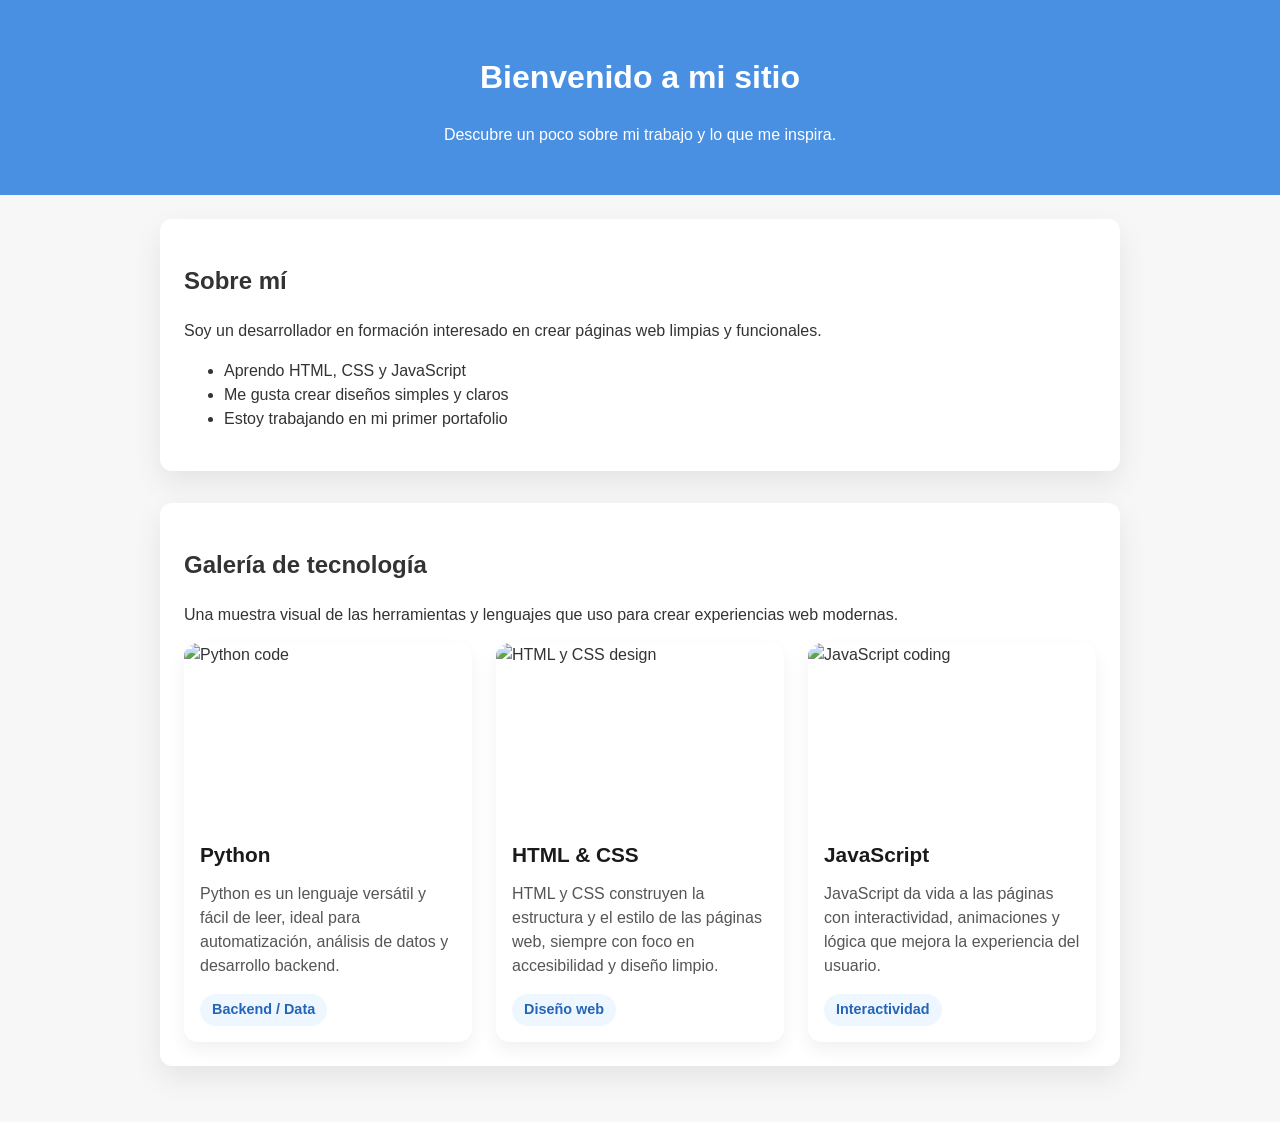
==== index.html @ 786efb48 "agregando un nuevo archivo" ====
<!DOCTYPE html>
<html lang="en">
<head>
    <meta charset="UTF-8">
    <meta name="viewport" content="width=device-width, initial-scale=1.0">
    <title>Galería de Tecnología</title>
    <style>
        body {
            font-family: Arial, sans-serif;
            margin: 0;
            padding: 0;
            background: #f7f7f7;
            color: #333;
            line-height: 1.5;
        }

        header {
            background: #4a90e2;
            color: white;
            padding: 2rem 1rem;
            text-align: center;
        }

        main {
            max-width: 960px;
            margin: 0 auto;
            padding: 1.5rem;
        }

        section {
            margin-bottom: 2rem;
            background: #ffffff;
            border-radius: 12px;
            box-shadow: 0 12px 30px rgba(0,0,0,0.08);
            padding: 1.5rem;
        }

        .galeria {
            display: grid;
            grid-template-columns: repeat(auto-fit, minmax(250px, 1fr));
            gap: 1.5rem;
            margin-top: 1rem;
        }

        .tarjeta {
            display: flex;
            flex-direction: column;
            border-radius: 14px;
            overflow: hidden;
            background: #ffffff;
            transition: transform 0.25s ease, box-shadow 0.25s ease;
            box-shadow: 0 8px 18px rgba(0,0,0,0.06);
        }

        .tarjeta:hover {
            transform: translateY(-6px);
            box-shadow: 0 16px 30px rgba(0,0,0,0.12);
        }

        .tarjeta img {
            width: 100%;
            height: 180px;
            object-fit: cover;
        }

        .tarjeta-contenido {
            padding: 1rem;
        }

        .tarjeta h2 {
            margin-top: 0;
            margin-bottom: 0.75rem;
            font-size: 1.3rem;
            color: #1a1a1a;
        }

        .tarjeta p {
            margin: 0;
            color: #555;
        }

        .etiqueta {
            display: inline-block;
            margin-top: 1rem;
            padding: 0.35rem 0.75rem;
            border-radius: 999px;
            background: #eef6ff;
            color: #2465b7;
            font-size: 0.9rem;
            font-weight: 600;
        }
    </style>
</head>
<body>
    <header>
        <h1>Bienvenido a mi sitio</h1>
        <p>Descubre un poco sobre mi trabajo y lo que me inspira.</p>
    </header>

    <main>
        <section id="sobre-mi">
            <h1>Sobre mí</h1>
            <p>Soy un desarrollador en formación interesado en crear páginas web limpias y funcionales.</p>
            <ul>
                <li>Aprendo HTML, CSS y JavaScript</li>
                <li>Me gusta crear diseños simples y claros</li>
                <li>Estoy trabajando en mi primer portafolio</li>
            </ul>
        </section>

        <section id="galeria-fotografica">
            <h1>Galería de tecnología</h1>
            <p>Una muestra visual de las herramientas y lenguajes que uso para crear experiencias web modernas.</p>
            <div class="galeria">
                <article class="tarjeta">
                    <img src="https://images.unsplash.com/photo-1518770660439-4636190af475?auto=format&fit=crop&w=800&q=80" alt="Python code">
                    <div class="tarjeta-contenido">
                        <h2>Python</h2>
                        <p>Python es un lenguaje versátil y fácil de leer, ideal para automatización, análisis de datos y desarrollo backend.</p>
                        <span class="etiqueta">Backend / Data</span>
                    </div>
                </article>

                <article class="tarjeta">
                    <img src="https://images.unsplash.com/photo-1523473827532-0c8b2f9a76d5?auto=format&fit=crop&w=800&q=80" alt="HTML y CSS design">
                    <div class="tarjeta-contenido">
                        <h2>HTML & CSS</h2>
                        <p>HTML y CSS construyen la estructura y el estilo de las páginas web, siempre con foco en accesibilidad y diseño limpio.</p>
                        <span class="etiqueta">Diseño web</span>
                    </div>
                </article>

                <article class="tarjeta">
                    <img src="https://images.unsplash.com/photo-1517430816045-df4b7de11d1a?auto=format&fit=crop&w=800&q=80" alt="JavaScript coding">
                    <div class="tarjeta-contenido">
                        <h2>JavaScript</h2>
                        <p>JavaScript da vida a las páginas con interactividad, animaciones y lógica que mejora la experiencia del usuario.</p>
                        <span class="etiqueta">Interactividad</span>
                    </div>
                </article>
            </div>
        </section>
    </main>
</body>
</html>
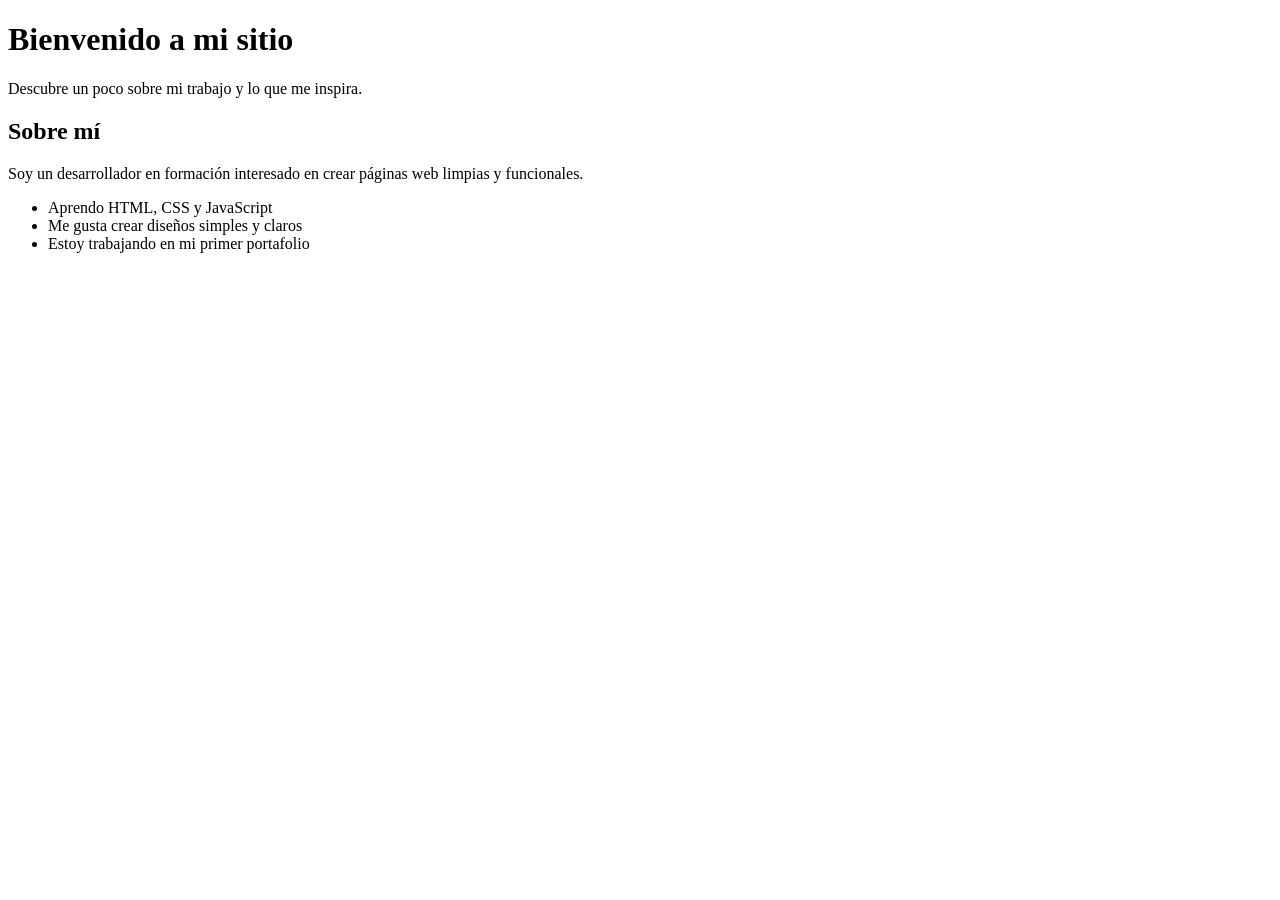
==== commit c4abbd2e: "Primer commit" ====
--- a/index.html
+++ b/index.html
@@ -3,93 +3,7 @@
 <head>
     <meta charset="UTF-8">
     <meta name="viewport" content="width=device-width, initial-scale=1.0">
-    <title>Galería de Tecnología</title>
-    <style>
-        body {
-            font-family: Arial, sans-serif;
-            margin: 0;
-            padding: 0;
-            background: #f7f7f7;
-            color: #333;
-            line-height: 1.5;
-        }
-
-        header {
-            background: #4a90e2;
-            color: white;
-            padding: 2rem 1rem;
-            text-align: center;
-        }
-
-        main {
-            max-width: 960px;
-            margin: 0 auto;
-            padding: 1.5rem;
-        }
-
-        section {
-            margin-bottom: 2rem;
-            background: #ffffff;
-            border-radius: 12px;
-            box-shadow: 0 12px 30px rgba(0,0,0,0.08);
-            padding: 1.5rem;
-        }
-
-        .galeria {
-            display: grid;
-            grid-template-columns: repeat(auto-fit, minmax(250px, 1fr));
-            gap: 1.5rem;
-            margin-top: 1rem;
-        }
-
-        .tarjeta {
-            display: flex;
-            flex-direction: column;
-            border-radius: 14px;
-            overflow: hidden;
-            background: #ffffff;
-            transition: transform 0.25s ease, box-shadow 0.25s ease;
-            box-shadow: 0 8px 18px rgba(0,0,0,0.06);
-        }
-
-        .tarjeta:hover {
-            transform: translateY(-6px);
-            box-shadow: 0 16px 30px rgba(0,0,0,0.12);
-        }
-
-        .tarjeta img {
-            width: 100%;
-            height: 180px;
-            object-fit: cover;
-        }
-
-        .tarjeta-contenido {
-            padding: 1rem;
-        }
-
-        .tarjeta h2 {
-            margin-top: 0;
-            margin-bottom: 0.75rem;
-            font-size: 1.3rem;
-            color: #1a1a1a;
-        }
-
-        .tarjeta p {
-            margin: 0;
-            color: #555;
-        }
-
-        .etiqueta {
-            display: inline-block;
-            margin-top: 1rem;
-            padding: 0.35rem 0.75rem;
-            border-radius: 999px;
-            background: #eef6ff;
-            color: #2465b7;
-            font-size: 0.9rem;
-            font-weight: 600;
-        }
-    </style>
+    <title>Document</title>
 </head>
 <body>
     <header>
@@ -97,49 +11,14 @@
         <p>Descubre un poco sobre mi trabajo y lo que me inspira.</p>
     </header>
 
-    <main>
-        <section id="sobre-mi">
-            <h1>Sobre mí</h1>
-            <p>Soy un desarrollador en formación interesado en crear páginas web limpias y funcionales.</p>
-            <ul>
-                <li>Aprendo HTML, CSS y JavaScript</li>
-                <li>Me gusta crear diseños simples y claros</li>
-                <li>Estoy trabajando en mi primer portafolio</li>
-            </ul>
-        </section>
-
-        <section id="galeria-fotografica">
-            <h1>Galería de tecnología</h1>
-            <p>Una muestra visual de las herramientas y lenguajes que uso para crear experiencias web modernas.</p>
-            <div class="galeria">
-                <article class="tarjeta">
-                    <img src="https://images.unsplash.com/photo-1518770660439-4636190af475?auto=format&fit=crop&w=800&q=80" alt="Python code">
-                    <div class="tarjeta-contenido">
-                        <h2>Python</h2>
-                        <p>Python es un lenguaje versátil y fácil de leer, ideal para automatización, análisis de datos y desarrollo backend.</p>
-                        <span class="etiqueta">Backend / Data</span>
-                    </div>
-                </article>
-
-                <article class="tarjeta">
-                    <img src="https://images.unsplash.com/photo-1523473827532-0c8b2f9a76d5?auto=format&fit=crop&w=800&q=80" alt="HTML y CSS design">
-                    <div class="tarjeta-contenido">
-                        <h2>HTML & CSS</h2>
-                        <p>HTML y CSS construyen la estructura y el estilo de las páginas web, siempre con foco en accesibilidad y diseño limpio.</p>
-                        <span class="etiqueta">Diseño web</span>
-                    </div>
-                </article>
-
-                <article class="tarjeta">
-                    <img src="https://images.unsplash.com/photo-1517430816045-df4b7de11d1a?auto=format&fit=crop&w=800&q=80" alt="JavaScript coding">
-                    <div class="tarjeta-contenido">
-                        <h2>JavaScript</h2>
-                        <p>JavaScript da vida a las páginas con interactividad, animaciones y lógica que mejora la experiencia del usuario.</p>
-                        <span class="etiqueta">Interactividad</span>
-                    </div>
-                </article>
-            </div>
-        </section>
-    </main>
+    <section id="sobre-mi">
+        <h1>Sobre mí</h1>
+        <p>Soy un desarrollador en formación interesado en crear páginas web limpias y funcionales.</p>
+        <ul>
+            <li>Aprendo HTML, CSS y JavaScript</li>
+            <li>Me gusta crear diseños simples y claros</li>
+            <li>Estoy trabajando en mi primer portafolio</li>
+        </ul>
+    </section>
 </body>
 </html>
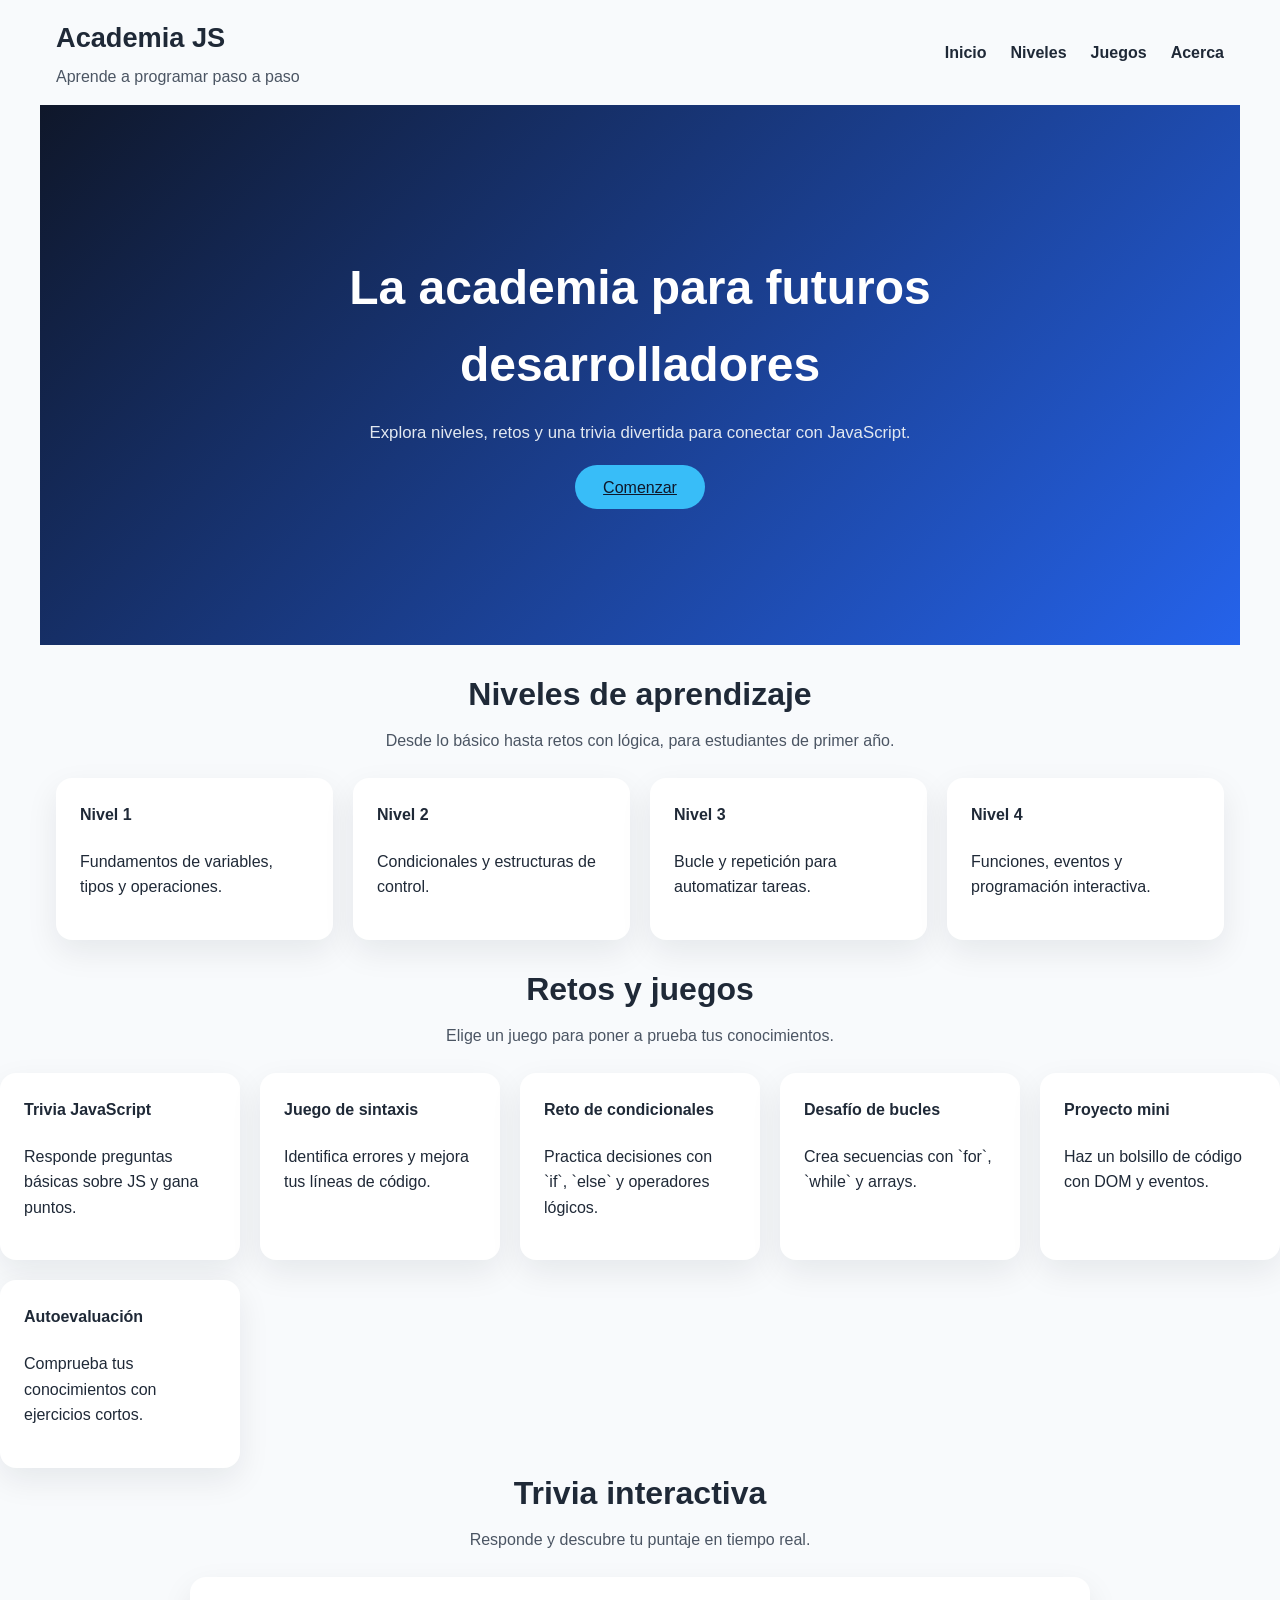
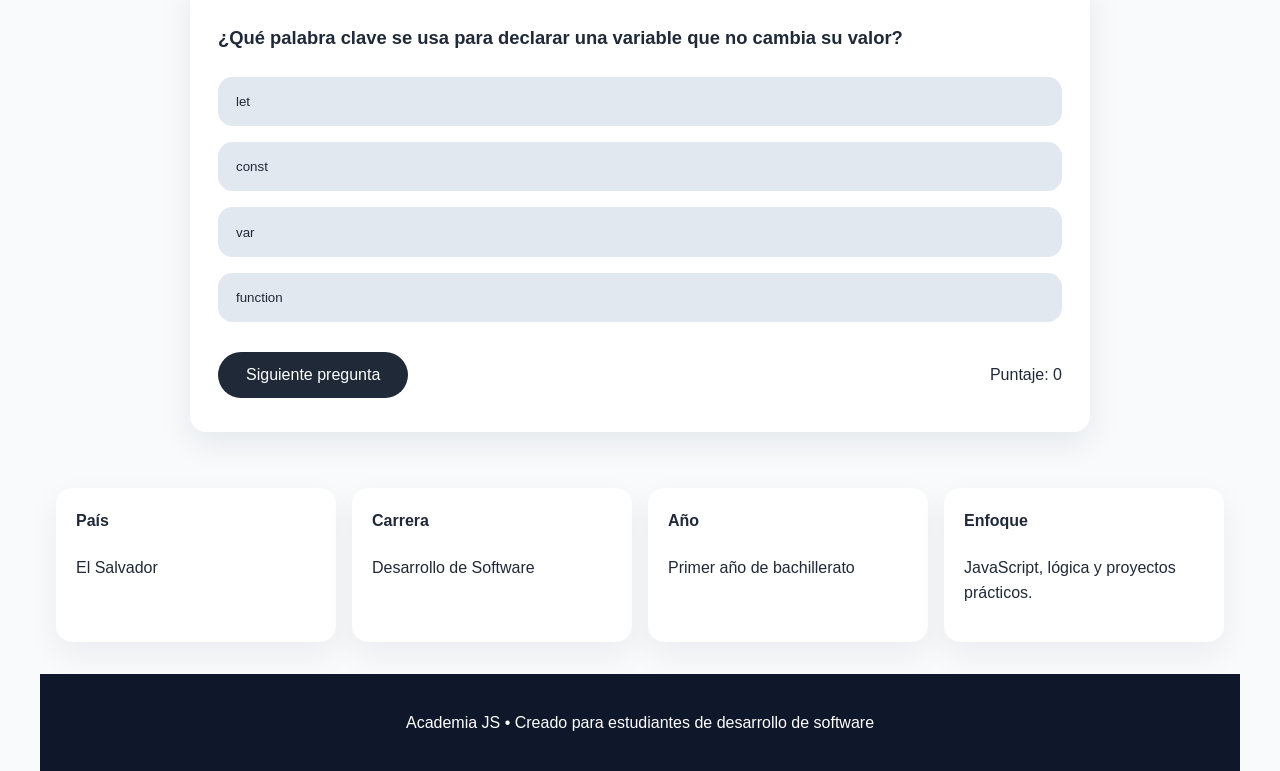
==== commit 418b8281: "Deploy tarea2 site to gh-pages branch" ====
--- a/index.html
+++ b/index.html
@@ -1,24 +1,131 @@
 <!DOCTYPE html>
-<html lang="en">
+<html lang="es">
 <head>
-    <meta charset="UTF-8">
-    <meta name="viewport" content="width=device-width, initial-scale=1.0">
-    <title>Document</title>
+  <meta charset="UTF-8" />
+  <meta name="viewport" content="width=device-width, initial-scale=1.0" />
+  <title>Academia JS - Primer Año</title>
+  <link rel="stylesheet" href="styles.css" />
 </head>
 <body>
-    <header>
-        <h1>Bienvenido a mi sitio</h1>
-        <p>Descubre un poco sobre mi trabajo y lo que me inspira.</p>
-    </header>
+  <header class="site-header">
+    <div class="brand">
+      <h1>Academia JS</h1>
+      <p>Aprende a programar paso a paso</p>
+    </div>
+    <nav class="main-nav">
+      <a href="#hero">Inicio</a>
+      <a href="#niveles">Niveles</a>
+      <a href="#galeria">Juegos</a>
+      <a href="#info">Acerca</a>
+    </nav>
+  </header>
 
-    <section id="sobre-mi">
-        <h1>Sobre mí</h1>
-        <p>Soy un desarrollador en formación interesado en crear páginas web limpias y funcionales.</p>
-        <ul>
-            <li>Aprendo HTML, CSS y JavaScript</li>
-            <li>Me gusta crear diseños simples y claros</li>
-            <li>Estoy trabajando en mi primer portafolio</li>
-        </ul>
-    </section>
+  <section id="hero" class="hero-banner">
+    <div class="hero-content">
+      <h2>La academia para futuros desarrolladores</h2>
+      <p>Explora niveles, retos y una trivia divertida para conectar con JavaScript.</p>
+      <a class="btn-primary" href="#galeria">Comenzar</a>
+    </div>
+  </section>
+
+  <section id="niveles" class="section niveles-section">
+    <div class="section-heading">
+      <h3>Niveles de aprendizaje</h3>
+      <p>Desde lo básico hasta retos con lógica, para estudiantes de primer año.</p>
+    </div>
+    <div class="level-cards">
+      <article class="level-card">
+        <h4>Nivel 1</h4>
+        <p>Fundamentos de variables, tipos y operaciones.</p>
+      </article>
+      <article class="level-card">
+        <h4>Nivel 2</h4>
+        <p>Condicionales y estructuras de control.</p>
+      </article>
+      <article class="level-card">
+        <h4>Nivel 3</h4>
+        <p>Bucle y repetición para automatizar tareas.</p>
+      </article>
+      <article class="level-card">
+        <h4>Nivel 4</h4>
+        <p>Funciones, eventos y programación interactiva.</p>
+      </article>
+    </div>
+  </section>
+
+  <section id="galeria" class="gallery-section">
+    <div class="section-heading">
+      <h3>Retos y juegos</h3>
+      <p>Elige un juego para poner a prueba tus conocimientos.</p>
+    </div>
+    <div class="gallery-grid">
+      <article class="card">
+        <h4>Trivia JavaScript</h4>
+        <p>Responde preguntas básicas sobre JS y gana puntos.</p>
+      </article>
+      <article class="card">
+        <h4>Juego de sintaxis</h4>
+        <p>Identifica errores y mejora tus líneas de código.</p>
+      </article>
+      <article class="card">
+        <h4>Reto de condicionales</h4>
+        <p>Practica decisiones con `if`, `else` y operadores lógicos.</p>
+      </article>
+      <article class="card">
+        <h4>Desafío de bucles</h4>
+        <p>Crea secuencias con `for`, `while` y arrays.</p>
+      </article>
+      <article class="card">
+        <h4>Proyecto mini</h4>
+        <p>Haz un bolsillo de código con DOM y eventos.</p>
+      </article>
+      <article class="card">
+        <h4>Autoevaluación</h4>
+        <p>Comprueba tus conocimientos con ejercicios cortos.</p>
+      </article>
+    </div>
+  </section>
+
+  <section class="trivia-section">
+    <div class="section-heading">
+      <h3>Trivia interactiva</h3>
+      <p>Responde y descubre tu puntaje en tiempo real.</p>
+    </div>
+    <div class="trivia-card">
+      <div id="question-area">
+        <p class="question-text"></p>
+      </div>
+      <div id="answers" class="answers-grid"></div>
+      <div class="trivia-footer">
+        <button id="next-btn" class="btn-secondary">Siguiente pregunta</button>
+        <p>Puntaje: <span id="score">0</span></p>
+      </div>
+    </div>
+  </section>
+
+  <section id="info" class="info-section">
+    <div class="info-column">
+      <h4>País</h4>
+      <p>El Salvador</p>
+    </div>
+    <div class="info-column">
+      <h4>Carrera</h4>
+      <p>Desarrollo de Software</p>
+    </div>
+    <div class="info-column">
+      <h4>Año</h4>
+      <p>Primer año de bachillerato</p>
+    </div>
+    <div class="info-column">
+      <h4>Enfoque</h4>
+      <p>JavaScript, lógica y proyectos prácticos.</p>
+    </div>
+  </section>
+
+  <footer class="site-footer">
+    <p>Academia JS • Creado para estudiantes de desarrollo de software</p>
+  </footer>
+
+  <script src="script.js"></script>
 </body>
-</html>+</html>
--- a/styles.css
+++ b/styles.css
@@ -0,0 +1,278 @@
+* {
+  box-sizing: border-box;
+}
+
+:root {
+  font-family: 'Segoe UI', Tahoma, Geneva, Verdana, sans-serif;
+  color: #1f2937;
+  background: #f8fafc;
+  line-height: 1.6;
+}
+
+body {
+  margin: 0;
+}
+
+.site-header,
+.hero-banner,
+.info-section,
+.site-footer,
+.section {
+  width: min(1200px, 100%);
+  margin: 0 auto;
+  padding: 1.5rem 1rem;
+}
+
+.site-header {
+  display: flex;
+  justify-content: space-between;
+  align-items: center;
+  padding-top: 1rem;
+  padding-bottom: 1rem;
+}
+
+.brand h1 {
+  margin: 0;
+  font-size: 1.7rem;
+}
+
+.brand p {
+  margin: 0.25rem 0 0;
+  color: #4b5563;
+}
+
+.main-nav {
+  display: flex;
+  gap: 1.5rem;
+  flex-wrap: wrap;
+}
+
+.main-nav a {
+  text-decoration: none;
+  color: #1f2937;
+  font-weight: 600;
+}
+
+.hero-banner {
+  display: flex;
+  align-items: center;
+  justify-content: center;
+  min-height: 60vh;
+  background: linear-gradient(135deg, #0f172a 0%, #2563eb 100%);
+  color: white;
+  text-align: center;
+  padding: 4rem 1rem;
+}
+
+.hero-content {
+  max-width: 720px;
+}
+
+.hero-content h2 {
+  margin: 0 0 1rem;
+  font-size: clamp(2rem, 4vw, 3rem);
+}
+
+.hero-content p {
+  margin: 0 0 1.75rem;
+  font-size: 1.05rem;
+  color: #e2e8f0;
+}
+
+.btn-primary,
+.btn-secondary {
+  border: none;
+  border-radius: 999px;
+  cursor: pointer;
+  padding: 0.85rem 1.75rem;
+  font-size: 1rem;
+}
+
+.btn-primary {
+  background: #38bdf8;
+  color: #0f172a;
+}
+
+.btn-secondary {
+  background: #1f2937;
+  color: white;
+}
+
+.section-heading {
+  text-align: center;
+  margin-bottom: 1.5rem;
+}
+
+.section-heading h3 {
+  margin: 0;
+  font-size: 2rem;
+}
+
+.section-heading p {
+  margin: 0.5rem auto 0;
+  max-width: 680px;
+  color: #4b5563;
+}
+
+.niveles-section .level-cards {
+  display: flex;
+  gap: 1.25rem;
+  flex-wrap: wrap;
+  justify-content: center;
+}
+
+.level-card {
+  flex: 1 1 220px;
+  min-width: 200px;
+  background: white;
+  border-radius: 1rem;
+  padding: 1.5rem;
+  box-shadow: 0 12px 32px rgba(15, 23, 42, 0.08);
+}
+
+.level-card h4 {
+  margin-top: 0;
+}
+
+.gallery-grid {
+  display: grid;
+  grid-template-columns: repeat(auto-fit, minmax(220px, 1fr));
+  gap: 1.25rem;
+}
+
+.card {
+  background: white;
+  border-radius: 1rem;
+  padding: 1.5rem;
+  box-shadow: 0 12px 32px rgba(15, 23, 42, 0.08);
+}
+
+.card h4 {
+  margin-top: 0;
+}
+
+.trivia-section {
+  padding: 0 1rem 2rem;
+}
+
+.trivia-card {
+  background: white;
+  border-radius: 1rem;
+  padding: 1.75rem;
+  box-shadow: 0 12px 32px rgba(15, 23, 42, 0.08);
+  max-width: 900px;
+  margin: 0 auto;
+}
+
+.question-text {
+  font-size: 1.15rem;
+  font-weight: 600;
+}
+
+.answers-grid {
+  display: grid;
+  gap: 1rem;
+  margin: 1.5rem 0;
+}
+
+.answer-btn {
+  width: 100%;
+  background: #e2e8f0;
+  color: #1f2937;
+  border: 2px solid transparent;
+  border-radius: 0.9rem;
+  padding: 0.95rem 1rem;
+  text-align: left;
+  cursor: pointer;
+  transition: transform 0.2s ease, border-color 0.2s ease;
+}
+
+.answer-btn:hover {
+  transform: translateY(-1px);
+  border-color: #38bdf8;
+}
+
+.answer-btn.correct {
+  background: #bbf7d0;
+  border-color: #22c55e;
+}
+
+.answer-btn.wrong {
+  background: #fecaca;
+  border-color: #ef4444;
+}
+
+.trivia-footer {
+  display: flex;
+  align-items: center;
+  justify-content: space-between;
+  flex-wrap: wrap;
+  gap: 1rem;
+}
+
+.info-section {
+  display: flex;
+  gap: 1rem;
+  flex-wrap: wrap;
+  justify-content: center;
+  padding-bottom: 2rem;
+}
+
+.info-column {
+  flex: 1 1 220px;
+  min-width: 220px;
+  padding: 1.25rem;
+  background: #ffffff;
+  border-radius: 1rem;
+  box-shadow: 0 12px 32px rgba(15, 23, 42, 0.06);
+}
+
+.info-column h4 {
+  margin-top: 0;
+}
+
+.site-footer {
+  display: flex;
+  justify-content: center;
+  align-items: center;
+  padding: 1.25rem 1rem;
+  background: #0f172a;
+  color: white;
+}
+
+@media (max-width: 900px) {
+  .hero-banner {
+    padding: 3rem 1rem;
+  }
+
+  .gallery-grid {
+    grid-template-columns: repeat(2, minmax(0, 1fr));
+  }
+}
+
+@media (max-width: 600px) {
+  .site-header {
+    flex-direction: column;
+    align-items: flex-start;
+    gap: 1rem;
+  }
+
+  .main-nav {
+    width: 100%;
+    justify-content: space-between;
+  }
+
+  .hero-banner {
+    min-height: 50vh;
+    padding: 2.5rem 1rem;
+  }
+
+  .gallery-grid {
+    grid-template-columns: 1fr;
+  }
+
+  .trivia-footer {
+    flex-direction: column;
+    align-items: stretch;
+  }
+}
